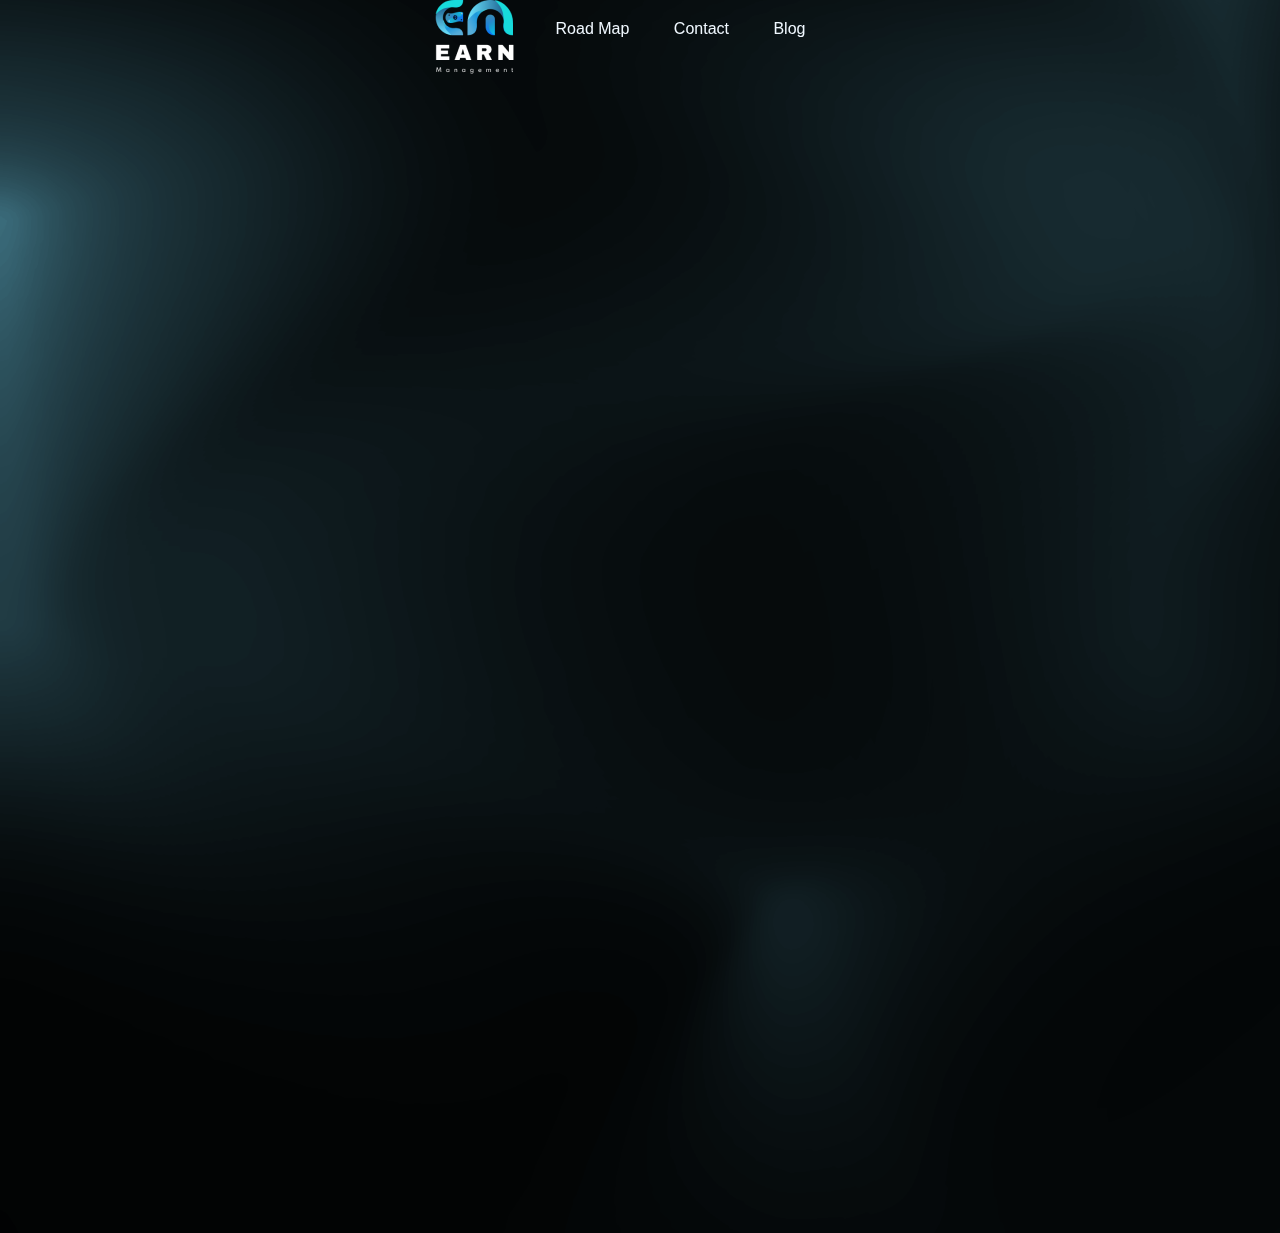
==== index.html @ f9050a9d "initial commit" ====
<!DOCTYPE html>
<html lang="en">
  <head>
    <meta charset="UTF-8" />
    <meta http-equiv="X-UA-Compatible" content="IE=edge" />
    <meta name="viewport" content="width=device-width, initial-scale=1.0" />
    <link rel="stylesheet" href="style.css" />
    <title>Document</title>
  </head>
  <body>
    <div class="main-body">
      <nav class="navbar">
        <div class="logo">
          <img src="Group 2977 3.png"></img>
        </div>      
        <div class="menu">
          <a href="#">Road Map</a>
          <a href="#">Contact</a>
          <a href="#">Blog</a>
        </div>
      </nav>
    </div>
  </body>
</html>
---- style.css ----
* {
  padding: 0px;
  margin: 0px;
  font-family: sans-serif;
}
body {
  background-color: rgb(0, 0, 0);
}
.main-body {
  background: url("./Rectangle.png ");
  height: 1233px;
  background-repeat: no-repeat;
}
.navbar {
  height: 60px;
  width: 100%;
  background-color: rgba(0, 0, 0, 0);
  display: flex;
  justify-content: center;
  position: fixed;
}

.menu a {
  padding: 20px 20px;
  text-decoration: none;
  color: aliceblue;
}
.menu {
  padding: 20px;
}
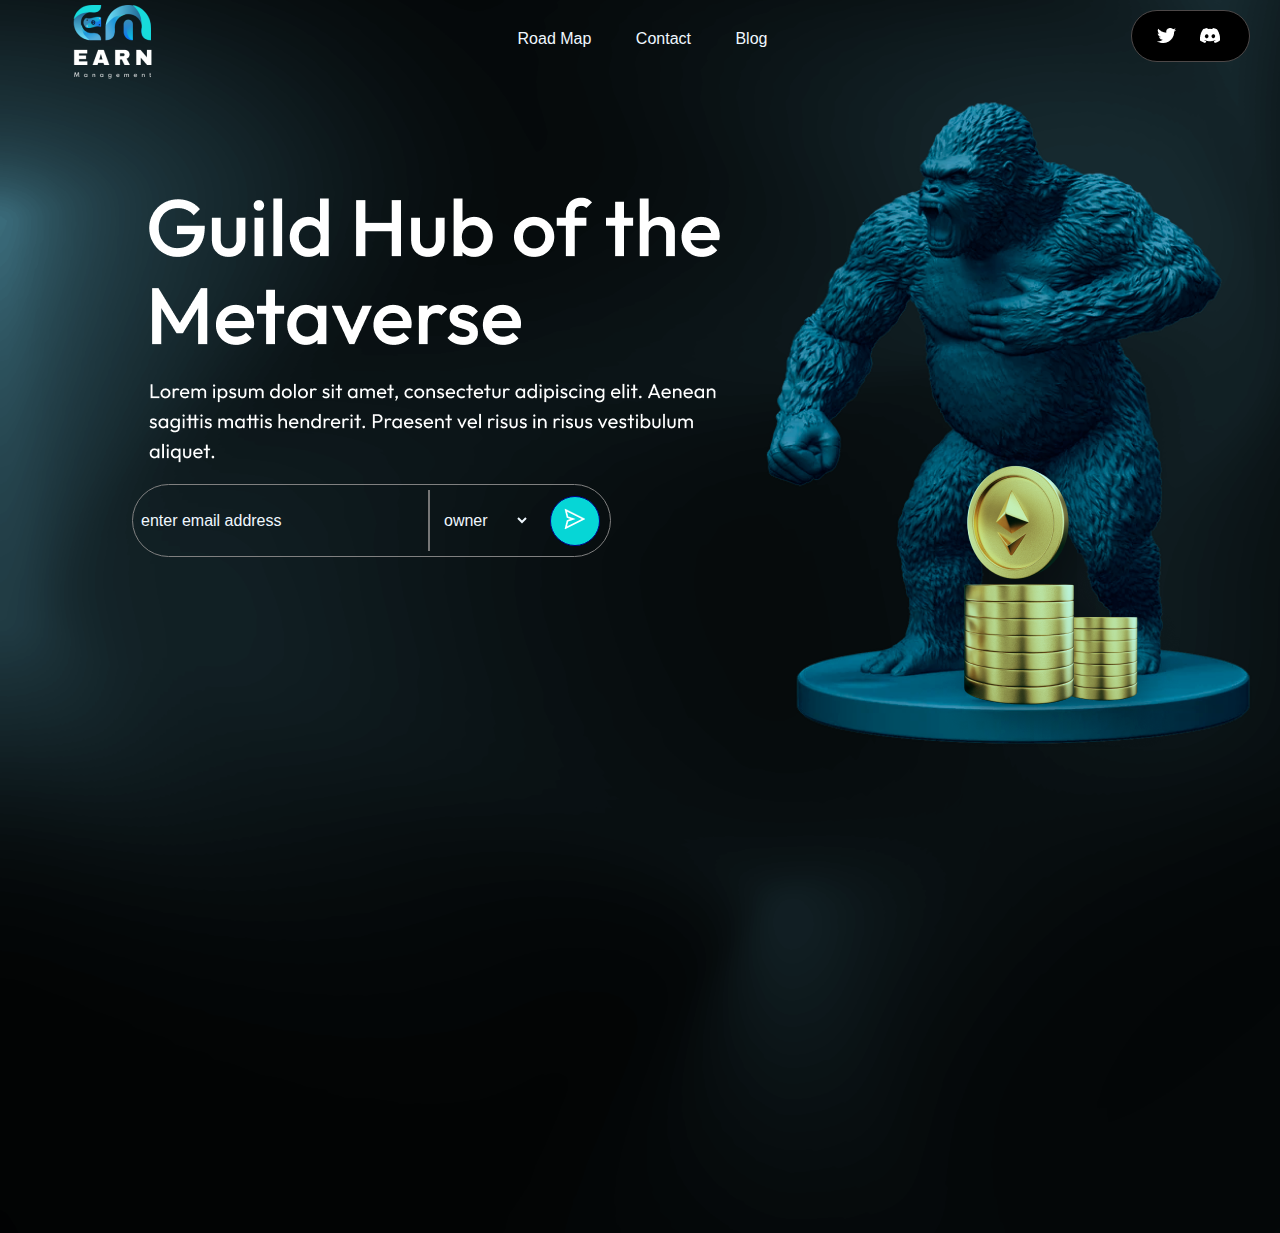
==== commit fb420bb0: "second commit" ====
--- a/index.html
+++ b/index.html
@@ -11,18 +11,61 @@
     <div class="main-body">
       <nav class="navbar">
         <div class="logo">
-          <img src="Group 2977 3.png"></img>
+          <img src="images/sidelogo.png"></img>
         </div>      
         <div class="menu">
           <a href="#">Road Map</a>
           <a href="#">Contact</a>
           <a href="#">Blog</a>
         </div>
+        <div class="buttons">
+          <button type="" id="btn1"><img src="images/twitter.png" alt=""></button>
+          <button type="" id="btn2"><img src="images/discord.png" alt=""></button>
+        </div>
       </nav>
+      <section class="main">
+        <div class="child1">
+          <div class="child1-a">
+            <img src="images/Guild Hub of the Metaverse.png" alt="">
+          </div>
+          <div class="child1-a">
+            <img src="images/defaultxt.png">
+          </div>
+          <div class="child1-b">
+            <input  class=""type="email" placeholder="enter email address"></input>
+            <div>
+              <select class="option">
+                <option value="owner">owner</option>
+                <option value="customer">customer</option>
+                <option value="employee">employee</option>
+                <option value="trainee">trainee</option>
+              </select>
+                
+            </div>
+            <div>
+              <button type="" id="btn3"><img src="images/Vector.png" alt=""></button>
+            </div>
+          </div>
+        </div>
+        <div class="child2">
+        </div>
+      </section>
     </div>
   </body>
-</html>
+  </html>
       
+            
+       
+         
+
+
+
+         
+
+
+    
+        
+
 
 
   --- a/style.css
+++ b/style.css
@@ -7,17 +7,16 @@
   background-color: rgb(0, 0, 0);
 }
 .main-body {
-  background: url("./Rectangle.png ");
+  background: url("images/Rectangle.png");
   height: 1233px;
   background-repeat: no-repeat;
 }
 .navbar {
-  height: 60px;
-  width: 100%;
+  height: 100px;
   background-color: rgba(0, 0, 0, 0);
   display: flex;
-  justify-content: center;
-  position: fixed;
+  justify-content: space-between;
+  padding-right: 30px;
 }
 
 .menu a {
@@ -26,5 +25,103 @@
   color: aliceblue;
 }
 .menu {
-  padding: 20px;
+  padding: 30px;
 }
+.menu a:hover {
+  opacity: 0.6;
+}
+.logo {
+  padding: 5px 0px 0px 73px;
+}
+
+.buttons {
+  border: solid rgb(77, 72, 72) 1px;
+  margin-top: 10px;
+  padding: 7px 2px 18px 15px;
+  width: 100px;
+  height: 25px;
+  border-radius: 50px;
+  background-color: black;
+}
+.buttons button {
+  background-color: black;
+  border: 0px;
+  border-radius: 50px;
+  padding: 10px 10px 10px 10px;
+}
+#btn1:hover {
+  background-color: rgb(10, 162, 233);
+}
+#btn2:hover {
+  background-color: #7289da;
+}
+.main {
+  display: flex;
+}
+.child1 {
+  width: 55%;
+  display: flex;
+  flex-direction: column;
+  padding: 80px 0px 0px 132px;
+}
+.child1-a {
+  padding: 17px;
+}
+.child2 {
+  width: 45%;
+  height: 722px;
+  background: url("images/mascot.png");
+  background-repeat: no-repeat;
+}
+.child1-b {
+  width: 477px;
+  height: 71px;
+  border: solid gray 1px;
+  border-radius: 40px;
+  display: flex;
+  justify-content: flex-start;
+}
+.child1-b input {
+  background-color: rgba(0, 0, 0, 0);
+  padding: 8px 8px;
+  color: white;
+  font-size: medium;
+  margin-top: 5px;
+  width: 310px;
+  height: 45px;
+  border-bottom: none;
+  border-top: none;
+  border-left: none;
+  border-right-style: solid gray 2px;
+  outline: none;
+}
+::placeholder {
+  color: aliceblue;
+}
+.child1-b div {
+  border: 0px;
+  border-radius: 50px;
+  padding: 10px 10px 10px 10px;
+  display: flex;
+  justify-content: space-evenly;
+  flex-direction: column-reverse;
+}
+#btn3 {
+  background-color: rgb(6, 214, 214);
+  height: 50px;
+  width: 50px;
+  border: solid darkblue 1px;
+  border-radius: 100px;
+  cursor: pointer;
+}
+#btn3:hover {
+  background-color: rgb(4, 170, 199);
+}
+.option {
+  background-color: rgba(0, 0, 0, 0);
+  color: aliceblue;
+  font-size: medium;
+  border: 0px;
+  cursor: pointer;
+  outline: none;
+}
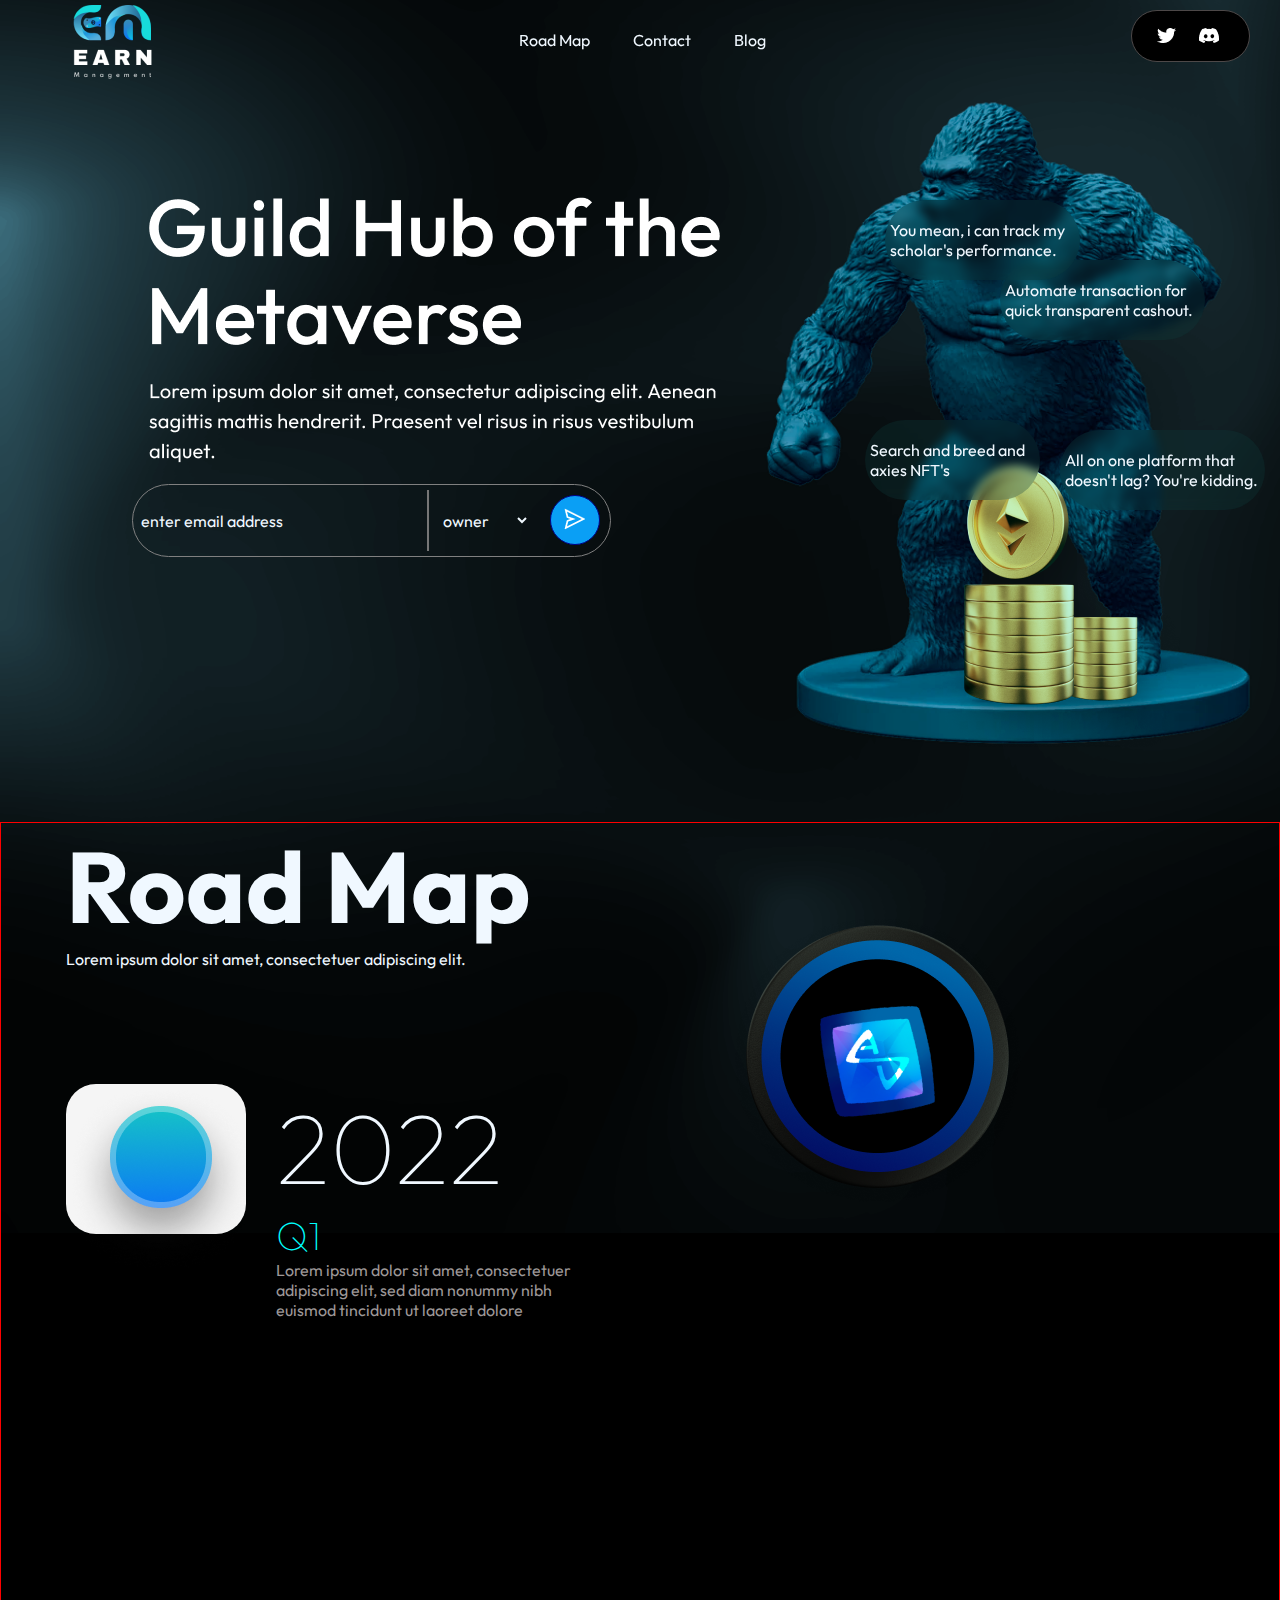
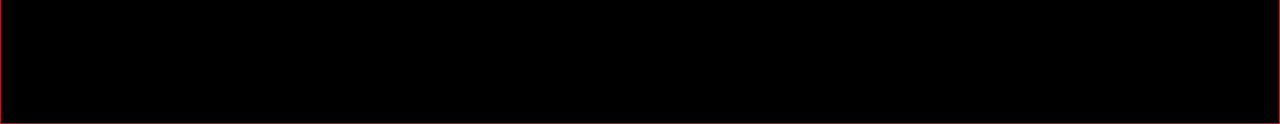
==== commit 856f6e2a: "third commit" ====
--- a/index.html
+++ b/index.html
@@ -5,7 +5,10 @@
     <meta http-equiv="X-UA-Compatible" content="IE=edge" />
     <meta name="viewport" content="width=device-width, initial-scale=1.0" />
     <link rel="stylesheet" href="style.css" />
-    <title>Document</title>
+    <link rel="preconnect" href="https://fonts.googleapis.com">
+    <link rel="preconnect" href="https://fonts.gstatic.com" crossorigin>
+    <link href="https://fonts.googleapis.com/css2?family=Outfit:wght@100;300&display=swap" rel="stylesheet">
+    <title>Earn management</title>
   </head>
   <body>
     <div class="main-body">
@@ -48,11 +51,52 @@
           </div>
         </div>
         <div class="child2">
+          <div class="div1"><p>Automate transaction for quick transparent cashout.</p></div>
+          <div class="div3"><p>All on one platform that doesn't lag? You're kidding.</p></div>
+          <div class="div2"><p>You mean, i can track my scholar's performance.</p></div>
+          <div class="div4"><p>Search and breed and axies NFT's</p></div>
+        </div>
+      </section >
+      <section class="main-2">
+        <div class="child3">
+          <div>
+            <h1>Road Map</h1>
+            <p>
+              Lorem ipsum dolor sit amet, consectetuer adipiscing elit. 
+            </p>
+            <div class="child4">
+              <div class="bullet">
+                <img src="images/Rectangle 16.png" alt="">
+              </div>
+              <div class="child3-a">
+                <div><h1>2022</h1></div>
+                <div><h2>Q1</h2></div>
+                <div class="txt">
+                  <p>Lorem ipsum dolor sit amet, consectetuer adipiscing elit, sed diam nonummy nibh euismod tincidunt ut laoreet dolore</p>
+                </div>
+              </div>
+            </div>
+          </div>
+        </div>
+        <div class="child3-b">
+          <div>
+            <img src="images/child3_logo.png" alt=""></img>
+          </div>
         </div>
       </section>
+
     </div>
   </body>
   </html>
+      
+
+
+          
+          
+          
+          
+        
+
       
             
        
--- a/style.css
+++ b/style.css
@@ -1,7 +1,8 @@
 * {
   padding: 0px;
   margin: 0px;
-  font-family: sans-serif;
+  font-family: "Outfit", sans-serif;
+  color: aliceblue;
 }
 body {
   background-color: rgb(0, 0, 0);
@@ -17,12 +18,13 @@
   display: flex;
   justify-content: space-between;
   padding-right: 30px;
+  position: sticky;
+  top: 0;
 }
 
 .menu a {
   padding: 20px 20px;
   text-decoration: none;
-  color: aliceblue;
 }
 .menu {
   padding: 30px;
@@ -84,7 +86,6 @@
 .child1-b input {
   background-color: rgba(0, 0, 0, 0);
   padding: 8px 8px;
-  color: white;
   font-size: medium;
   margin-top: 5px;
   width: 310px;
@@ -104,10 +105,9 @@
   padding: 10px 10px 10px 10px;
   display: flex;
   justify-content: space-evenly;
-  flex-direction: column-reverse;
 }
 #btn3 {
-  background-color: rgb(6, 214, 214);
+  background-color: rgb(10, 159, 245);
   height: 50px;
   width: 50px;
   border: solid darkblue 1px;
@@ -119,9 +119,114 @@
 }
 .option {
   background-color: rgba(0, 0, 0, 0);
-  color: aliceblue;
   font-size: medium;
   border: 0px;
   cursor: pointer;
   outline: none;
 }
+
+.child2 div {
+  background-color: rgba(13, 61, 61, 0.3);
+  backdrop-filter: blur(5px);
+}
+
+.div1 {
+  position: absolute;
+  height: 80px;
+  width: 200px;
+  top: 260px;
+  left: 1000px;
+  display: flex;
+  padding-left: 5px;
+  align-items: center;
+  border-radius: 50px;
+}
+.div2 {
+  display: flex;
+  padding-left: 5px;
+  align-items: center;
+  border-radius: 50px;
+  position: absolute;
+  height: 80px;
+  width: 190px;
+  right: 200px;
+  top: 200px;
+}
+.div3 {
+  position: absolute;
+  left: 1060px;
+  bottom: 390px;
+  width: 200px;
+  height: 80px;
+  display: flex;
+  padding-left: 5px;
+  align-items: center;
+  border-radius: 50px;
+}
+.div4 {
+  position: absolute;
+  bottom: 400px;
+  right: 240px;
+  height: 80px;
+  width: 170px;
+  display: flex;
+  padding-left: 5px;
+  align-items: center;
+  border-radius: 50px;
+}
+.main-2 {
+  display: flex;
+  border: solid red 1px;
+}
+.child3 {
+  width: 50%;
+  height: 100vh;
+  display: flex;
+  justify-content: space-evenly;
+  align-content: space-between;
+}
+
+.child3 h1 {
+  font-size: 100px;
+}
+.child3-a {
+  display: flex;
+  flex-direction: column;
+  align-content: flex-end;
+  align-items: flex-start;
+  flex-wrap: wrap;
+  padding-left: 30px;
+}
+.child3-b div {
+  display: flex;
+  align-items: center;
+  align-content: flex-start;
+  justify-content: center;
+}
+.txt {
+  width: 300px;
+}
+.txt p {
+  color: rgb(158, 152, 152);
+}
+.child3-a div h2 {
+  color: aqua;
+  font-size: 40px;
+  font-weight: 100;
+}
+.child3-a div h1 {
+  font-weight: 100;
+}
+.bullet {
+  background-color: whitesmoke;
+  display: grid;
+  justify-content: space-around;
+  width: 180px;
+  height: 150px;
+  border-radius: 30px;
+}
+.child4 {
+  display: flex;
+  padding-top: 115px;
+  align-items: flex-start;
+}
